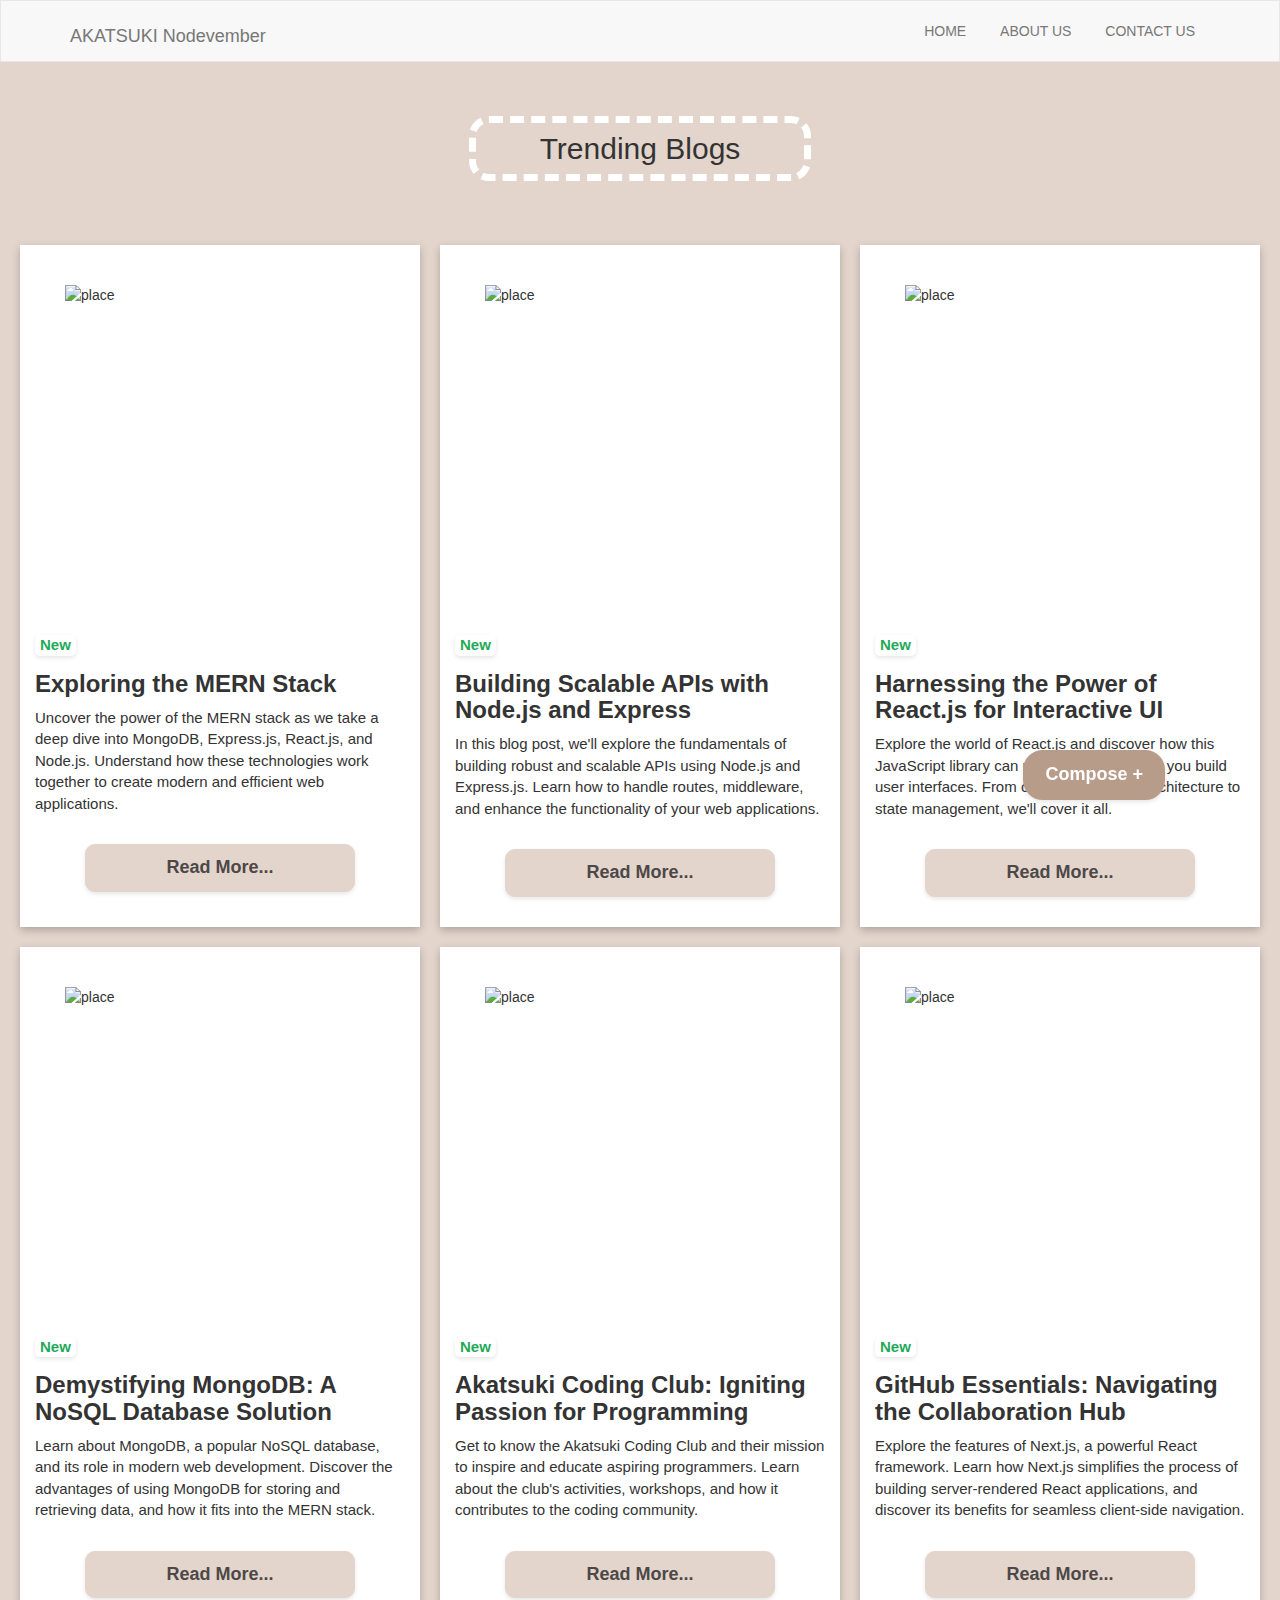
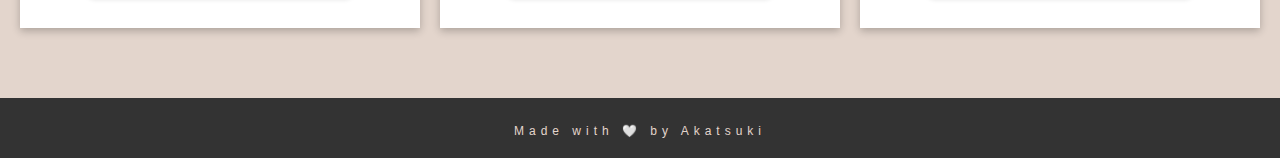
==== index.html @ f1090fdb "First Commit" ====
<!DOCTYPE html>
<html lang="en" dir="ltr">

<head>
    <meta charset="UTF-8">
    <meta name="viewport" content="width=device-width, initial-scale=1.0">
    <title>Full Blog - Daily Journal</title>
    <link rel="stylesheet" href="https://maxcdn.bootstrapcdn.com/bootstrap/3.3.7/css/bootstrap.min.css">
    <script src="https://ajax.googleapis.com/ajax/libs/jquery/3.5.1/jquery.min.js"></script>
    <script src="https://maxcdn.bootstrapcdn.com/bootstrap/3.3.7/js/bootstrap.min.js"></script>
    <link rel="stylesheet" href="https://maxcdn.bootstrapcdn.com/bootstrap/3.3.7/css/bootstrap.min.css">
    <link rel="stylesheet" href="./css/styles.css">
</head>

<body>
    <nav class="navbar navbar-default">
        <div class="container">
            <div class="navbar-header">
                <button type="button" class="navbar-toggle" data-toggle="collapse" data-target="#myNavbar">
                    <span class="icon-bar"></span>
                    <span class="icon-bar"></span>
                    <span class="icon-bar"></span>
                </button>
                <a class="navbar-brand" href="#">AKATSUKI Nodevember</a>
            </div>
            <div class="collapse navbar-collapse" id="myNavbar">
                <ul class="nav navbar-nav navbar-right">
                    <li id="home"><a href="./index.html">HOME</a></li>
                    <li id="about"><a href="./about.html">ABOUT US</a></li>
                    <li id="contact"><a href="./contact.html">CONTACT US</a></li>
                </ul>
            </div>
        </div>
    </nav>
    <div class="container-inner">
        <div>
            <h1 class="title">Trending Blogs</h1>
        </div>
        <div class="cards-container">
            <div class='card'>
                <img src="https://www.appstudio.ca/blog/wp-content/uploads/2020/10/Mern-Stack-Development-companies.jpg"
                    alt='place' class='image'></img>
                <div class="blog-info">
                    <div class='blog-details'>
                        <h4 class='blog-tag'>New</h4>
                        <h4 class='blog-name'>Exploring the MERN Stack</h4>
                    </div>
                    <div class="description">
                        Uncover the power of the MERN stack as we take a deep dive into MongoDB, Express.js, React.js,
                        and Node.js. Understand how these technologies work together to create modern and efficient web
                        applications.
                    </div>
                </div>

                <a href="./post.html"><button class='btn-red'>Read More...</button></a>
            </div>
            <div class='card'>
                <img src="https://www.svgrepo.com/show/376337/node-js.svg" alt='place' class='image'></img>
                <div class="blog-info">
                    <div class='blog-details'>
                        <h4 class='blog-tag'>New</h4>
                        <h4 class='blog-name'>Building Scalable APIs with Node.js and Express</h4>
                    </div>
                    <div class="description">
                        In this blog post, we'll explore the fundamentals of building robust and scalable APIs using
                        Node.js and Express.js. Learn how to handle routes, middleware, and enhance the functionality of
                        your web applications.
                    </div>
                </div>

                <a href="./post.html"><button class='btn-red'>Read More...</button></a>
            </div>
            <div class='card'>
                <img src="https://cdn4.iconfinder.com/data/icons/logos-3/600/React.js_logo-512.png" alt='place' class='image'></img>
                <div class="blog-info">
                    <div class='blog-details'>
                        <h4 class='blog-tag'>New</h4>
                        <h4 class='blog-name'>Harnessing the Power of React.js for Interactive UI</h4>
                    </div>
                    <div class="description">
                        Explore the world of React.js and discover how this JavaScript library can revolutionize the way
                        you build user interfaces. From component-based architecture to state management, we'll cover it
                        all. </div>
                </div>

                <a href="./post.html"><button class='btn-red'>Read More...</button></a>
            </div>
            <div class='card'>
                <img src="https://newrelic.com/sites/default/files/styles/800w/public/2021-10/mongo_logo.jpg?itok=Z1PabBZB"
                    alt='place' class='image'></img>
                <div class="blog-info">
                    <div class='blog-details'>
                        <h4 class='blog-tag'>New</h4>
                        <h4 class='blog-name'>Demystifying MongoDB: A NoSQL Database Solution</h4>
                    </div>
                    <div class="description">
                        Learn about MongoDB, a popular NoSQL database, and its role in modern web development. Discover
                        the advantages of using MongoDB for storing and retrieving data, and how it fits into the MERN
                        stack. </div>
                </div>

                <a href="./post.html"><button class='btn-red'>Read More...</button></a>
            </div>
            <div class='card'>
                <img src="https://i.ibb.co/jhS4qCR/akatsuki.jpg" alt='place' class='image'></img>
                <div class="blog-info">
                    <div class='blog-details'>
                        <h4 class='blog-tag'>New</h4>
                        <h4 class='blog-name'>Akatsuki Coding Club: Igniting Passion for Programming</h4>
                    </div>
                    <div class="description">
                        Get to know the Akatsuki Coding Club and their mission to inspire and educate aspiring
                        programmers. Learn about the club's activities, workshops, and how it contributes to the coding
                        community.
                    </div>
                </div>

                <a href="./post.html"><button class='btn-red'>Read More...</button></a>
            </div>
            <div class='card'>
                <img src="https://1000logos.net/wp-content/uploads/2021/05/GitHub-logo-768x432.png" alt='place'
                    class='image'></img>
                <div class="blog-info">
                    <div class='blog-details'>
                        <h4 class='blog-tag'>New</h4>
                        <h4 class='blog-name'>GitHub Essentials: Navigating the Collaboration Hub</h4>
                    </div>
                    <div class="description">
                        Explore the features of Next.js, a powerful React framework. Learn how Next.js simplifies the
                        process of building server-rendered React applications, and discover its benefits for seamless
                        client-side navigation. </div>
                </div>

                <a href="./post.html"><button class='btn-red'>Read More...</button></a>
            </div>
        </div>
    </div>
    <a href="./compose.html"><button class='btn-compose'>Compose +</button></a>

    <div class="footer">
        <p>Made with 🤍 by Akatsuki </p>
    </div>
    </div>
</body>

</html>
---- css/styles.css ----
/* Common styles for all screen sizes */
* {
  margin: 0;
  padding: 0;
  box-sizing: border-box;
}

body {
  display: flex;
  flex-direction: column;
  min-height: 100vh;
}

.navbar {
  border-radius: 0;
  margin-bottom: 0;
  padding-top: 10px;
}

.navbar-brand {
  font-size: 18px; /* Adjust font size as needed */
}

.navbar-toggle {
  background-color: #fff; /* Background color of the hamburger icon */
}

.navbar-toggle .icon-bar {
  background-color: #333; /* Color of the hamburger icon bars */
}

.navbar-nav {
  text-align: center; /* Center-align the navigation links on mobile */
}

.navbar-nav > li {
  display: inline-block;
  float: none; /* Reset the float property */
}

.navbar-nav > li > a {
  padding: 10px 15px; /* Adjust padding as needed */
}

.navbar-collapse {
  text-align: center; /* Center-align the navigation links on mobile */
}

.navbar-collapse.in {
  overflow-y: auto; /* Add scrolling for small screens */
}

/* Media query for screens smaller than 768px (typical mobile devices) */
@media (max-width: 767px) {
  .navbar-nav {
    display: block;
    text-align: left; /* Align the navigation links to the left on mobile */
  }

  .navbar-nav > li {
    display: block;
  }

  .navbar-collapse {
    text-align: left; /* Align the navigation links to the left on mobile */
  }

  .navbar-collapse.collapse {
    display: none;
  }

  .navbar-collapse.in {
    display: block;
  }
}

.container-inner {
  flex: 1;
  display: flex;
  flex-direction: column;
  align-items: center;
  justify-content: center;
  background-color: #e3d5cc;
  padding-bottom: 60px;
}

.title {
  font-size: 3rem;
  margin: 6vh;
  border: 7px dashed #ffff;
  border-radius: 20px;
  padding: 1vh 5vw;
}

.cards-container {
  display: flex;
  flex-wrap: wrap;
  justify-content: center;
  max-width: 100vw;
  margin: 0 auto;
}

.card {
  background-color: #ffffff;
  width: 100%;
  max-width: 400px; /* Adjust the max-width as needed */
  margin: 1rem;
  padding: 1rem;
  display: flex;
  flex-direction: column;
  align-items: center;
  box-shadow: rgba(0, 0, 0, 0.24) 0px 3px 8px;
}

.blog-info {
  margin: 20px 5px;
}

.blog-tag {
  color: #1faa59;
  font-size: 1.5rem;
  background-color: #fff; /* Background color for contrast */
  padding: 0.2rem 0.5rem; /* Adjust padding for better spacing */
  border-radius: 5px; /* Add rounded corners for a softer look */
  display: inline-block; /* Ensure the tag appears inline */
  margin-bottom: 0.5rem; /* Adjust margin for spacing */
  font-weight: bold; /* Emphasize the text */
  box-shadow: 0 2px 4px rgba(0, 0, 0, 0.1); /* Add a subtle shadow for depth */
  transition: background-color 0.3s ease; /* Smooth transition on hover */
}

.blog-tag:hover {
  background-color: #1faa59; /* Change background color on hover */
  color: #fff; /* Change text color on hover */
}

.blog-name {
  font-size: 2.4rem;
  font-weight: 600;
}

.description {
  font-size: 1.5rem;
  cursor: default;
}

.btn-red {
  margin-top: 10px;
  margin-bottom: 20px;
  padding: 10px 80px;
  border: 1px solid #e3d5cc;
  cursor: pointer;
  border-radius: 10px;
  font-size: 18px;
  font-weight: bold;
  color: rgb(77, 72, 72);
  background-color: #e3d5cc;
  box-shadow: 0 2px 4px rgba(0, 0, 0, 0.1); /* Add a subtle shadow for depth */
  transition: background-color 0.3s ease, color 0.3s ease, box-shadow 0.3s ease; /* Smooth transition on hover */
}

.btn-red:hover {
  background-color: #b89c8a;
  color: white;
  box-shadow: 0 4px 8px rgba(0, 0, 0, 0.2); /* Enhance the shadow on hover */
}

.image {
  padding: 20px;
  padding-top: 30px;
  width: 350px;
  aspect-ratio: 1/1;
  object-fit: cover;
}

p {
  font-size: 1.5rem;
  font-family: "Lucida Sans", "Lucida Sans Regular", "Lucida Grande",
    "Lucida Sans Unicode", Geneva, Verdana, sans-serif;
}

h1 {
  font-size: 3rem;
  font-family: "Lucida Sans", "Lucida Sans Regular", "Lucida Grande",
    "Lucida Sans Unicode", Geneva, Verdana, sans-serif;
}

.container-fluid {
  padding-top: 70px;
  padding-bottom: 70px;
}

.footer {
  margin-top: auto; /* Push the footer to the bottom */
  text-align: center;
  bottom: 0;
  width: 100%;
  height: 60px;
  background-color: #333333;
}

.footer p {
  margin-top: 25px;
  font-size: 12px;
  letter-spacing: 5px;
  font-family: "Lucida Sans", "Lucida Sans Regular", "Lucida Grande",
    "Lucida Sans Unicode", Geneva, Verdana, sans-serif;
  color: #e3d5cc;
}

.btn-compose {
  position: fixed;
  bottom: 50px;
  right: 115px;
  z-index: 9999; /* Set a high z-index value to keep the button above other elements */
  margin-bottom: 50px;
  padding: 10px 20px;
  border-radius: 20px;
  font-size: 18px;
  font-weight: bold;
  cursor: pointer;
  color: white;
  border: 2px solid #b89c8a;
  background-color: #b89c8a;
  box-shadow: 0 2px 4px rgba(0, 0, 0, 0.1);
  transition: background-color 0.3s ease, color 0.3s ease, box-shadow 0.3s ease;
}

.btn-compose:hover {
  background-color: #b5a397;
  color: rgb(77, 72, 72);
  box-shadow: 0 8px 16px rgba(0, 0, 0, 0.2);
}

.btn-red:hover {
  color: white;
}



@media (max-width: 767px) {
  .card {
    width: 80%; /* Full width for cards on mobile devices */
    max-width: none; /* Remove max-width on mobile */
  }

  .image {
    padding: 10px;
    padding-top: 15px;
    width: 260px;
  }

  .btn-compose {
    position: fixed;
    bottom: 20px;
    right: 20px;
  }
}
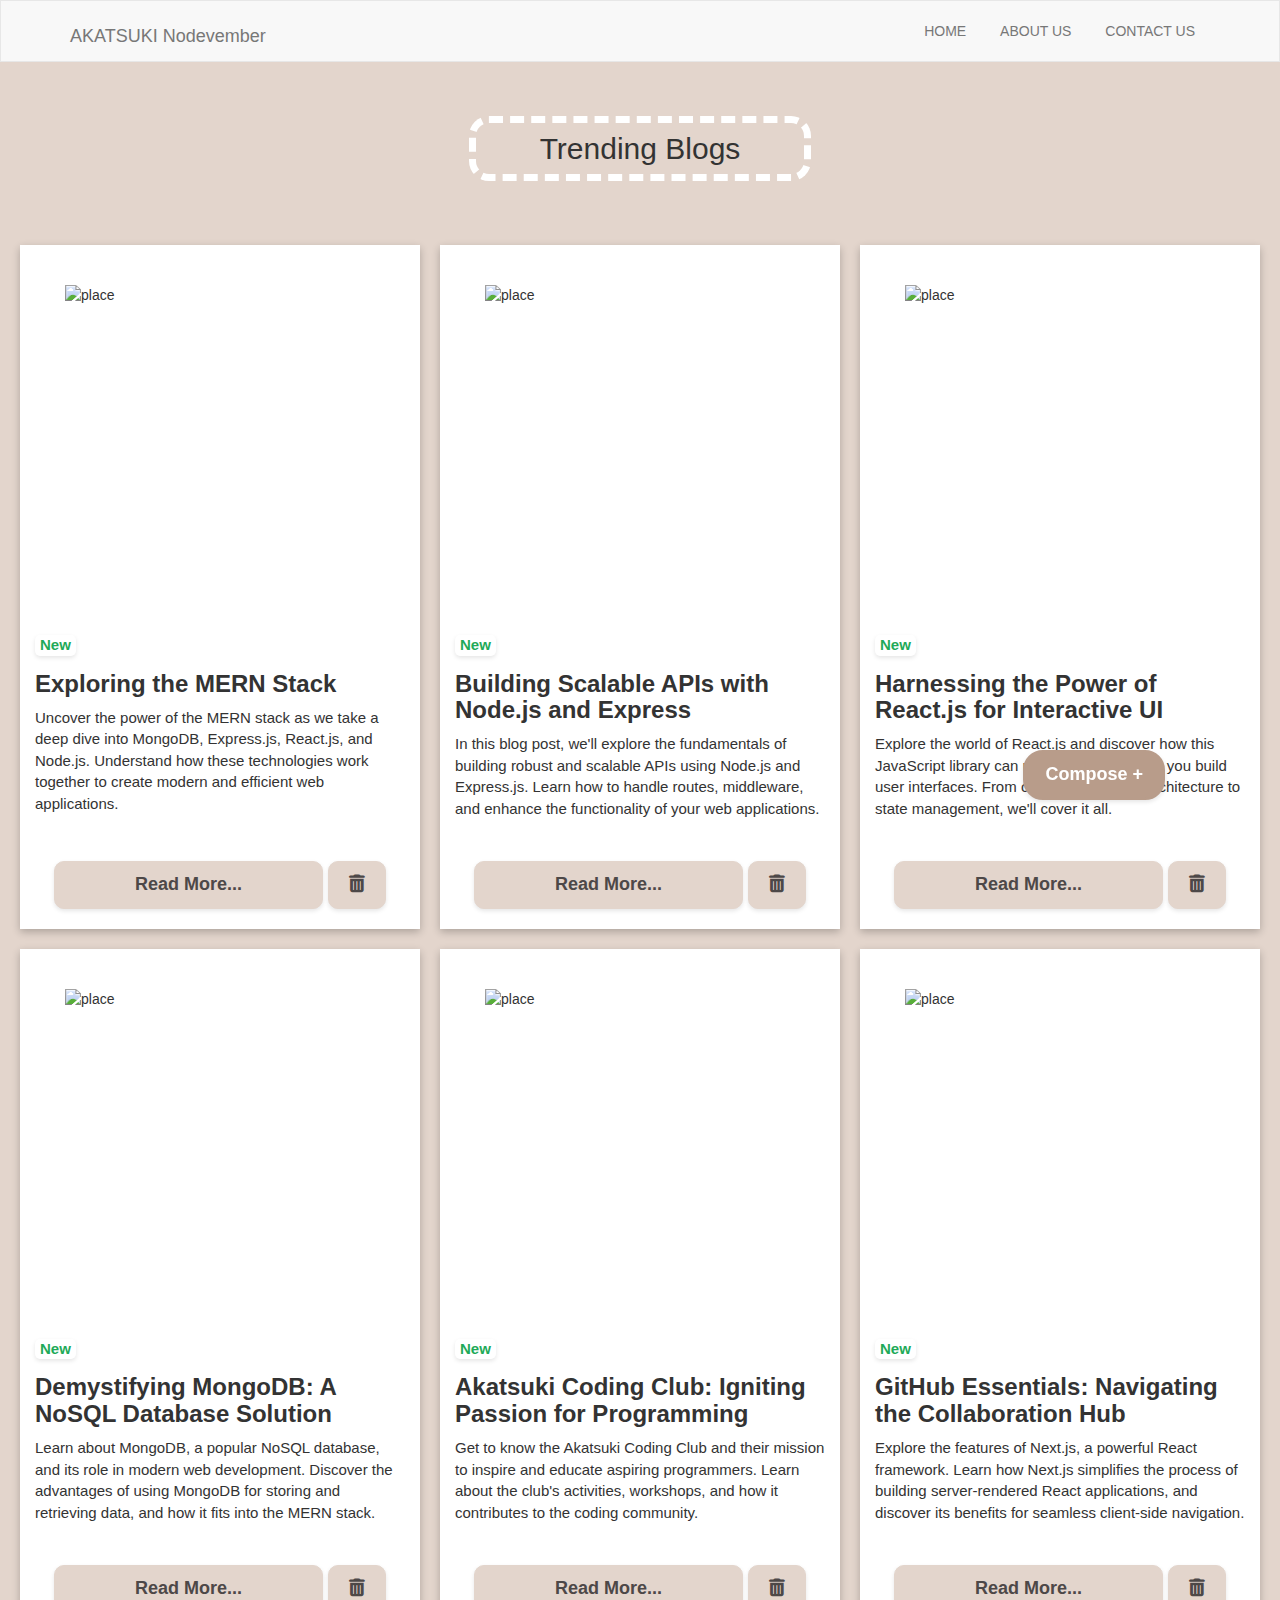
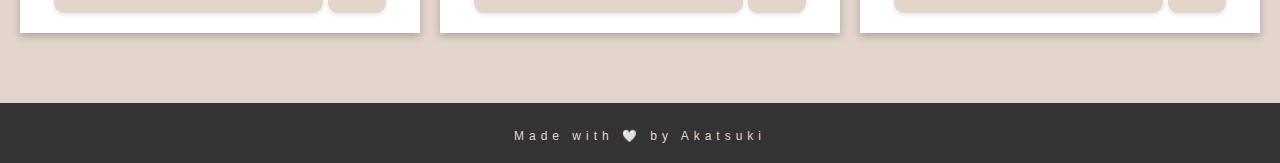
==== commit d4658dd2: "Added delete button" ====
--- a/index.html
+++ b/index.html
@@ -9,6 +9,7 @@
     <script src="https://ajax.googleapis.com/ajax/libs/jquery/3.5.1/jquery.min.js"></script>
     <script src="https://maxcdn.bootstrapcdn.com/bootstrap/3.3.7/js/bootstrap.min.js"></script>
     <link rel="stylesheet" href="https://maxcdn.bootstrapcdn.com/bootstrap/3.3.7/css/bootstrap.min.css">
+    <link rel="stylesheet" href="https://cdnjs.cloudflare.com/ajax/libs/font-awesome/6.0.0/css/all.min.css">
     <link rel="stylesheet" href="./css/styles.css">
 </head>
 
@@ -50,10 +51,18 @@
                         and Node.js. Understand how these technologies work together to create modern and efficient web
                         applications.
                     </div>
+
                 </div>
 
-                <a href="./post.html"><button class='btn-red'>Read More...</button></a>
+                <div class="button-container">
+                    <a href="./post.html" class='btn-red btn-read-more'>Read More...</a>
+
+                    <button class="btn-delete">
+                        <i class="fas fa-trash-alt"></i>
+                    </button>
+                </div>
             </div>
+
             <div class='card'>
                 <img src="https://www.svgrepo.com/show/376337/node-js.svg" alt='place' class='image'></img>
                 <div class="blog-info">
@@ -68,10 +77,16 @@
                     </div>
                 </div>
 
-                <a href="./post.html"><button class='btn-red'>Read More...</button></a>
+                <div class="button-container">
+                    <a href="./post.html" class='btn-red btn-read-more'>Read More...</a>
+                    <button class="btn-delete">
+                        <i class="fas fa-trash-alt"></i>
+                    </button>
+                </div>
             </div>
             <div class='card'>
-                <img src="https://cdn4.iconfinder.com/data/icons/logos-3/600/React.js_logo-512.png" alt='place' class='image'></img>
+                <img src="https://cdn4.iconfinder.com/data/icons/logos-3/600/React.js_logo-512.png" alt='place'
+                    class='image'></img>
                 <div class="blog-info">
                     <div class='blog-details'>
                         <h4 class='blog-tag'>New</h4>
@@ -83,7 +98,12 @@
                         all. </div>
                 </div>
 
-                <a href="./post.html"><button class='btn-red'>Read More...</button></a>
+                <div class="button-container">
+                    <a href="./post.html" class='btn-red btn-read-more'>Read More...</a>
+                    <button class="btn-delete">
+                        <i class="fas fa-trash-alt"></i>
+                    </button>
+                </div>
             </div>
             <div class='card'>
                 <img src="https://newrelic.com/sites/default/files/styles/800w/public/2021-10/mongo_logo.jpg?itok=Z1PabBZB"
@@ -99,7 +119,12 @@
                         stack. </div>
                 </div>
 
-                <a href="./post.html"><button class='btn-red'>Read More...</button></a>
+                <div class="button-container">
+                    <a href="./post.html" class='btn-red btn-read-more'>Read More...</a>
+                    <button class="btn-delete">
+                        <i class="fas fa-trash-alt"></i>
+                    </button>
+                </div>
             </div>
             <div class='card'>
                 <img src="https://i.ibb.co/jhS4qCR/akatsuki.jpg" alt='place' class='image'></img>
@@ -115,7 +140,12 @@
                     </div>
                 </div>
 
-                <a href="./post.html"><button class='btn-red'>Read More...</button></a>
+                <div class="button-container">
+                    <a href="./post.html" class='btn-red btn-read-more'>Read More...</a>
+                    <button class="btn-delete">
+                        <i class="fas fa-trash-alt"></i>
+                    </button>
+                </div>
             </div>
             <div class='card'>
                 <img src="https://1000logos.net/wp-content/uploads/2021/05/GitHub-logo-768x432.png" alt='place'
@@ -131,7 +161,12 @@
                         client-side navigation. </div>
                 </div>
 
-                <a href="./post.html"><button class='btn-red'>Read More...</button></a>
+                <div class="button-container">
+                    <a href="./post.html" class='btn-red btn-read-more'>Read More...</a>
+                    <button class="btn-delete">
+                        <i class="fas fa-trash-alt"></i>
+                    </button>
+                </div>
             </div>
         </div>
     </div>
--- a/css/styles.css
+++ b/css/styles.css
@@ -110,10 +110,12 @@
   flex-direction: column;
   align-items: center;
   box-shadow: rgba(0, 0, 0, 0.24) 0px 3px 8px;
+  position: relative;
 }
 
 .blog-info {
   margin: 20px 5px;
+  margin-bottom: 100px;
 }
 
 .blog-tag {
@@ -258,4 +260,68 @@
 }
 
 
-  
+
+
+/* Update the styles for the buttons */
+.button-container {
+display: flex;
+justify-content: space-between;
+align-items: center;
+margin-top: 10px;
+margin-bottom: 10px;
+position: absolute;
+bottom: 0;
+/* width: 100%; */
+}
+
+.btn-read-more {
+flex-grow: 1; /* Allow the button to take available space */
+border-radius: 10px;
+margin-right: 5px; /* Adjust margin for better spacing */
+margin-bottom: 10px; /* Adjust margin for better spacing */
+}
+
+.btn-delete {
+margin-top: 10px;
+margin-bottom: 20px;
+padding: 10px 20px;
+border: 1px solid #e3d5cc;
+cursor: pointer;
+border-radius: 10px;
+font-size: 18px;
+font-weight: bold;
+color: rgb(77, 72, 72);
+background-color: #e3d5cc;
+box-shadow: 0 2px 4px rgba(0, 0, 0, 0.1);
+transition: background-color 0.3s ease, color 0.3s ease, box-shadow 0.3s ease;
+margin-bottom: 10px; /* Adjust margin for better spacing */
+}
+
+.btn-delete:hover {
+background-color: #b89c8a;
+color: white;
+box-shadow: 0 4px 8px rgba(0, 0, 0, 0.2);
+}
+
+
+/* Existing styles */
+
+/* Add this media query for responsiveness */
+@media (max-width: 767px) {
+.btn-read-more {
+  font-size: 14px; /* Adjust the font size for smaller screens */
+}
+
+.btn-delete {
+  font-size: 16px; /* Adjust the font size for smaller screens */
+  padding: 8px 15px; /* Adjust padding for better spacing */
+}
+
+.button-container {
+  flex-direction: row; /* Stack buttons vertically on smaller screens */
+  align-items: center;
+  justify-content: center; 
+  /* Align buttons to the start on smaller screens */
+}
+}
+
